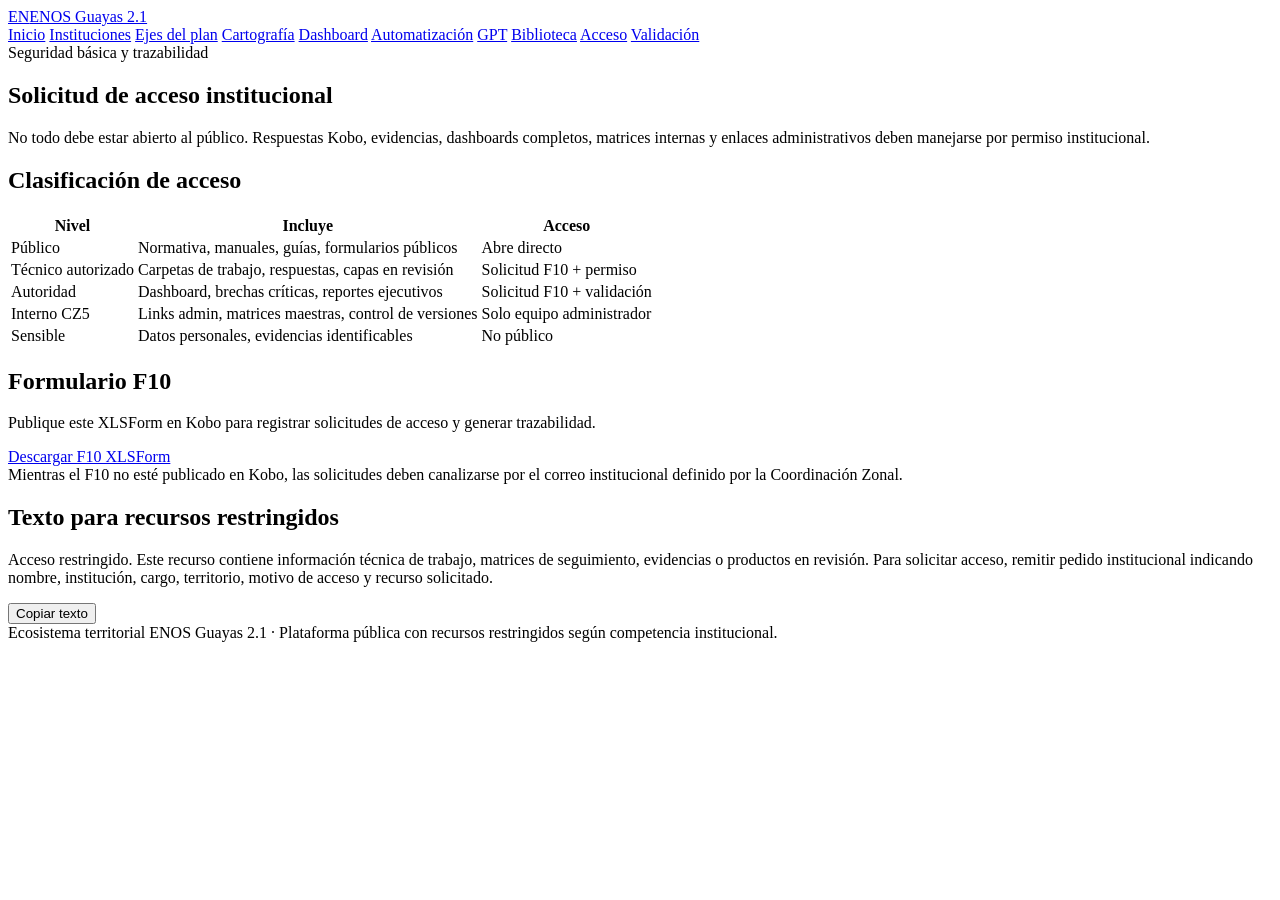
==== acceso.html @ f282f8c9 "Add files via upload" ====
<!doctype html>
<html lang="es">
<head>
<meta charset="utf-8">
<meta name="viewport" content="width=device-width, initial-scale=1">
<title>Acceso | ENOS Guayas 2.1</title>
<link rel="stylesheet" href="assets/site.css">
<script defer src="assets/site.js"></script>
</head>
<body>
<header class="topbar">
  <div class="container nav">
    <a class="logo" href="index.html"><span class="logo-badge">EN</span><span>ENOS Guayas 2.1</span></a>
    <nav class="menu"><a href="index.html">Inicio</a>
<a href="instituciones.html">Instituciones</a>
<a href="ejes.html">Ejes del plan</a>
<a href="cartografia.html">Cartografía</a>
<a href="dashboard.html">Dashboard</a>
<a href="automatizacion.html">Automatización</a>
<a href="gpt.html">GPT</a>
<a href="biblioteca.html">Biblioteca</a>
<a href="acceso.html">Acceso</a>
<a href="validacion.html">Validación</a></nav>
  </div>
</header>

<section class="hero"><div class="container"><span class="kicker">Seguridad básica y trazabilidad</span><h1>Solicitud de acceso institucional</h1><p class="lead">No todo debe estar abierto al público. Respuestas Kobo, evidencias, dashboards completos, matrices internas y enlaces administrativos deben manejarse por permiso institucional.</p></div></section>
<section class="section"><div class="container grid-2">
  <div class="card"><h2>Clasificación de acceso</h2>
  <div class="table-wrap"><table><thead><tr><th>Nivel</th><th>Incluye</th><th>Acceso</th></tr></thead><tbody>
  <tr><td>Público</td><td>Normativa, manuales, guías, formularios públicos</td><td>Abre directo</td></tr>
  <tr><td>Técnico autorizado</td><td>Carpetas de trabajo, respuestas, capas en revisión</td><td>Solicitud F10 + permiso</td></tr>
  <tr><td>Autoridad</td><td>Dashboard, brechas críticas, reportes ejecutivos</td><td>Solicitud F10 + validación</td></tr>
  <tr><td>Interno CZ5</td><td>Links admin, matrices maestras, control de versiones</td><td>Solo equipo administrador</td></tr>
  <tr><td>Sensible</td><td>Datos personales, evidencias identificables</td><td>No público</td></tr>
  </tbody></table></div></div>
  <div class="card"><h2>Formulario F10</h2><p class="muted">Publique este XLSForm en Kobo para registrar solicitudes de acceso y generar trazabilidad.</p>
  <a class="btn" href="docs/formularios/F10_XLSForm_solicitud_acceso_institucional_ENOS_Guayas_2_1.xlsx" target="_blank" rel="noopener">Descargar F10 XLSForm</a>
  <div class="notice lock">Mientras el F10 no esté publicado en Kobo, las solicitudes deben canalizarse por el correo institucional definido por la Coordinación Zonal.</div></div>
</div></section>
<section class="section"><div class="container"><h2>Texto para recursos restringidos</h2><p id="texto_restringido" class="code">Acceso restringido. Este recurso contiene información técnica de trabajo, matrices de seguimiento, evidencias o productos en revisión. Para solicitar acceso, remitir pedido institucional indicando nombre, institución, cargo, territorio, motivo de acceso y recurso solicitado.</p><button class="btn light" onclick="copyText('texto_restringido')">Copiar texto</button></div></section>

<footer class="footer"><div class="container">Ecosistema territorial ENOS Guayas 2.1 · Plataforma pública con recursos restringidos según competencia institucional.</div></footer>
<div class="toast"></div>
</body>
</html>
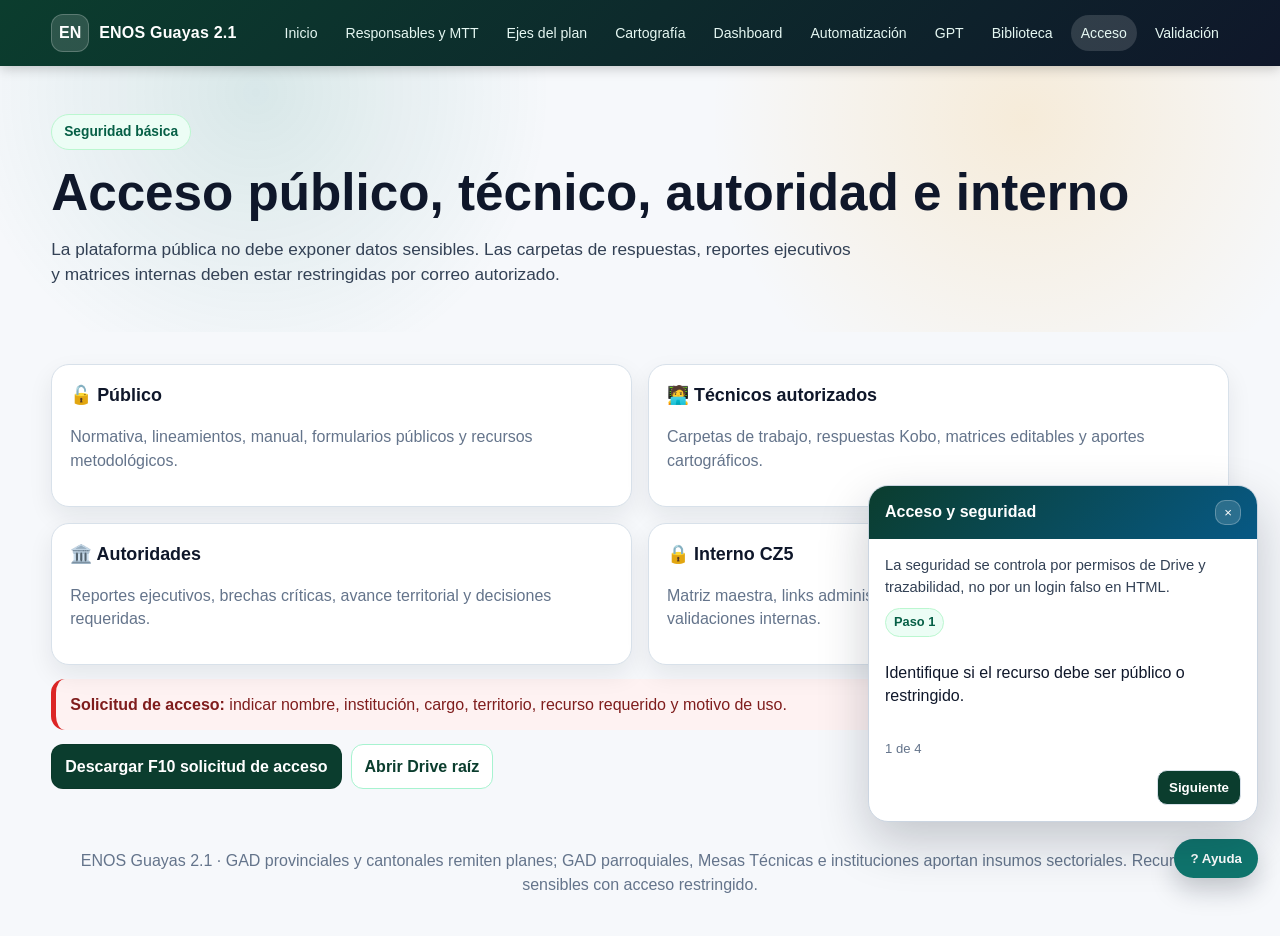
==== commit 41e6f163: "Add files via upload" ====
--- a/acceso.html
+++ b/acceso.html
@@ -7,40 +7,34 @@
 <link rel="stylesheet" href="assets/site.css">
 <script defer src="assets/site.js"></script>
 </head>
-<body>
+<body data-help-title="Acceso y seguridad" data-help-text="La seguridad se controla por permisos de Drive y trazabilidad, no por un login falso en HTML." data-help-steps="Identifique si el recurso debe ser público o restringido.||No publique respuestas Kobo, datos personales, fotos sensibles ni matrices internas en GitHub.||Use Drive con permisos por correo para carpetas técnicas y de autoridad.||Registre solicitudes de acceso con F10.">
 <header class="topbar">
   <div class="container nav">
     <a class="logo" href="index.html"><span class="logo-badge">EN</span><span>ENOS Guayas 2.1</span></a>
-    <nav class="menu"><a href="index.html">Inicio</a>
-<a href="instituciones.html">Instituciones</a>
-<a href="ejes.html">Ejes del plan</a>
-<a href="cartografia.html">Cartografía</a>
-<a href="dashboard.html">Dashboard</a>
-<a href="automatizacion.html">Automatización</a>
-<a href="gpt.html">GPT</a>
-<a href="biblioteca.html">Biblioteca</a>
-<a href="acceso.html">Acceso</a>
-<a href="validacion.html">Validación</a></nav>
+    <nav class="menu">
+      <a href="index.html">Inicio</a>
+      <a href="instituciones.html">Responsables y MTT</a>
+      <a href="ejes.html">Ejes del plan</a>
+      <a href="cartografia.html">Cartografía</a>
+      <a href="dashboard.html">Dashboard</a>
+      <a href="automatizacion.html">Automatización</a>
+      <a href="gpt.html">GPT</a>
+      <a href="biblioteca.html">Biblioteca</a>
+      <a href="acceso.html">Acceso</a>
+      <a href="validacion.html">Validación</a>
+    </nav>
   </div>
 </header>
 
-<section class="hero"><div class="container"><span class="kicker">Seguridad básica y trazabilidad</span><h1>Solicitud de acceso institucional</h1><p class="lead">No todo debe estar abierto al público. Respuestas Kobo, evidencias, dashboards completos, matrices internas y enlaces administrativos deben manejarse por permiso institucional.</p></div></section>
-<section class="section"><div class="container grid-2">
-  <div class="card"><h2>Clasificación de acceso</h2>
-  <div class="table-wrap"><table><thead><tr><th>Nivel</th><th>Incluye</th><th>Acceso</th></tr></thead><tbody>
-  <tr><td>Público</td><td>Normativa, manuales, guías, formularios públicos</td><td>Abre directo</td></tr>
-  <tr><td>Técnico autorizado</td><td>Carpetas de trabajo, respuestas, capas en revisión</td><td>Solicitud F10 + permiso</td></tr>
-  <tr><td>Autoridad</td><td>Dashboard, brechas críticas, reportes ejecutivos</td><td>Solicitud F10 + validación</td></tr>
-  <tr><td>Interno CZ5</td><td>Links admin, matrices maestras, control de versiones</td><td>Solo equipo administrador</td></tr>
-  <tr><td>Sensible</td><td>Datos personales, evidencias identificables</td><td>No público</td></tr>
-  </tbody></table></div></div>
-  <div class="card"><h2>Formulario F10</h2><p class="muted">Publique este XLSForm en Kobo para registrar solicitudes de acceso y generar trazabilidad.</p>
-  <a class="btn" href="docs/formularios/F10_XLSForm_solicitud_acceso_institucional_ENOS_Guayas_2_1.xlsx" target="_blank" rel="noopener">Descargar F10 XLSForm</a>
-  <div class="notice lock">Mientras el F10 no esté publicado en Kobo, las solicitudes deben canalizarse por el correo institucional definido por la Coordinación Zonal.</div></div>
-</div></section>
-<section class="section"><div class="container"><h2>Texto para recursos restringidos</h2><p id="texto_restringido" class="code">Acceso restringido. Este recurso contiene información técnica de trabajo, matrices de seguimiento, evidencias o productos en revisión. Para solicitar acceso, remitir pedido institucional indicando nombre, institución, cargo, territorio, motivo de acceso y recurso solicitado.</p><button class="btn light" onclick="copyText('texto_restringido')">Copiar texto</button></div></section>
+<section class="hero"><div class="container"><span class="kicker">Seguridad básica</span><h1>Acceso público, técnico, autoridad e interno</h1><p class="lead">La plataforma pública no debe exponer datos sensibles. Las carpetas de respuestas, reportes ejecutivos y matrices internas deben estar restringidas por correo autorizado.</p></div></section>
+<section class="section"><div class="container"><div class="grid-2">
+ <div class="card"><h3>🔓 Público</h3><p class="muted">Normativa, lineamientos, manual, formularios públicos y recursos metodológicos.</p></div>
+ <div class="card"><h3>🧑‍💻 Técnicos autorizados</h3><p class="muted">Carpetas de trabajo, respuestas Kobo, matrices editables y aportes cartográficos.</p></div>
+ <div class="card"><h3>🏛️ Autoridades</h3><p class="muted">Reportes ejecutivos, brechas críticas, avance territorial y decisiones requeridas.</p></div>
+ <div class="card"><h3>🔒 Interno CZ5</h3><p class="muted">Matriz maestra, links administrativos, control de versiones, trazabilidad y validaciones internas.</p></div>
+</div><div class="notice lock"><strong>Solicitud de acceso:</strong> indicar nombre, institución, cargo, territorio, recurso requerido y motivo de uso.</div><div class="btns"><a class="btn" href="docs/formularios/F10_XLSForm_solicitud_acceso_institucional_ENOS_Guayas_2_1.xlsx">Descargar F10 solicitud de acceso</a><a class="btn light" href="https://drive.google.com/drive/folders/1PufT2DXEN7XaR2LLjz382mevOI8rMcJK?usp=sharing" target="_blank">Abrir Drive raíz</a></div></div></section>
 
-<footer class="footer"><div class="container">Ecosistema territorial ENOS Guayas 2.1 · Plataforma pública con recursos restringidos según competencia institucional.</div></footer>
+<footer class="footer"><div class="container">ENOS Guayas 2.1 · GAD provinciales y cantonales remiten planes; GAD parroquiales, Mesas Técnicas e instituciones aportan insumos sectoriales. Recursos sensibles con acceso restringido.</div></footer>
 <div class="toast"></div>
 </body>
 </html>
--- a/assets/site.css
+++ b/assets/site.css
@@ -0,0 +1,4 @@
+
+:root{--bg:#f6f8fb;--ink:#0f172a;--muted:#64748b;--brand:#0b3d2e;--brand2:#0f766e;--accent:#f59e0b;--blue:#075985;--line:#d8e1ea;--card:#ffffff;--danger:#dc2626;--warn:#d97706;--ok:#16a34a;--shadow:0 10px 24px rgba(15,23,42,.08)}
+*{box-sizing:border-box}html{scroll-behavior:smooth}body{margin:0;background:var(--bg);color:var(--ink);font-family:Inter,Segoe UI,Roboto,Arial,sans-serif;line-height:1.45}a{color:inherit;text-decoration:none}.container{width:min(1180px,92vw);margin:auto}.topbar{background:linear-gradient(135deg,var(--brand),#0f172a);color:white;padding:14px 0;position:sticky;top:0;z-index:100;box-shadow:0 2px 12px rgba(0,0,0,.22)}.nav{display:flex;align-items:center;gap:18px;justify-content:space-between}.logo{display:flex;align-items:center;gap:10px;font-weight:800;letter-spacing:.2px}.logo-badge{width:38px;height:38px;border-radius:12px;background:rgba(255,255,255,.14);display:grid;place-items:center;border:1px solid rgba(255,255,255,.22)}.menu{display:flex;gap:8px;flex-wrap:wrap;justify-content:flex-end}.menu a{font-size:.88rem;padding:8px 10px;border-radius:999px;color:#e5f7f2}.menu a:hover,.menu a.active{background:rgba(255,255,255,.14)}.hero{padding:48px 0 28px;background:radial-gradient(circle at 20% 10%,rgba(15,118,110,.13),transparent 28%),radial-gradient(circle at 80% 20%,rgba(245,158,11,.14),transparent 30%)}.hero-grid{display:grid;grid-template-columns:1.15fr .85fr;gap:26px;align-items:center}.kicker{display:inline-flex;gap:8px;align-items:center;padding:7px 12px;border-radius:999px;background:#ecfdf5;color:#065f46;font-weight:700;font-size:.86rem;border:1px solid #bbf7d0}h1{font-size:clamp(2rem,4vw,3.55rem);line-height:1.05;margin:16px 0}h2{font-size:clamp(1.45rem,2.6vw,2.1rem);margin:0 0 12px}h3{font-size:1.12rem;margin:0 0 10px}p.lead{font-size:1.08rem;color:#334155;max-width:800px}.section{padding:32px 0}.grid{display:grid;grid-template-columns:repeat(3,1fr);gap:16px}.grid-2{display:grid;grid-template-columns:repeat(2,1fr);gap:16px}.grid-4{display:grid;grid-template-columns:repeat(4,1fr);gap:14px}.card{background:var(--card);border:1px solid var(--line);border-radius:18px;padding:18px;box-shadow:var(--shadow)}.card h3{display:flex;gap:8px;align-items:center}.icon{font-size:1.7rem}.muted{color:var(--muted)}.badge{display:inline-block;padding:4px 9px;border-radius:999px;font-size:.78rem;font-weight:700;background:#e0f2fe;color:#075985;border:1px solid #bae6fd}.badge.warn{background:#fff7ed;color:#9a3412;border-color:#fed7aa}.badge.ok{background:#ecfdf5;color:#166534;border-color:#bbf7d0}.badge.lock{background:#fef2f2;color:#991b1b;border-color:#fecaca}.btns{display:flex;flex-wrap:wrap;gap:9px;margin-top:14px}.btn{display:inline-flex;align-items:center;justify-content:center;gap:8px;padding:10px 13px;border-radius:12px;background:var(--brand);color:#fff;font-weight:700;border:1px solid rgba(0,0,0,.08);cursor:pointer;transition:.15s}.btn:hover{transform:translateY(-1px);box-shadow:0 8px 16px rgba(15,23,42,.13)}.btn.secondary{background:#0f766e}.btn.light{background:#fff;color:var(--brand);border-color:#a7f3d0}.btn.warn{background:var(--accent);color:#111827}.btn.blue{background:#075985}.btn.lock{background:#7f1d1d}.btn.ghost{background:transparent;color:var(--brand);border:1px solid var(--line)}.flow{display:grid;grid-template-columns:repeat(5,1fr);gap:12px;margin-top:20px}.step{background:white;border:1px solid var(--line);border-radius:16px;padding:16px;position:relative;min-height:142px}.step:after{content:"→";position:absolute;right:-14px;top:42%;font-weight:900;color:#94a3b8}.step:last-child:after{display:none}.step-num{width:34px;height:34px;border-radius:50%;display:grid;place-items:center;background:var(--brand2);color:white;font-weight:900;margin-bottom:10px}.tool-list{display:flex;flex-wrap:wrap;gap:6px;margin:10px 0}.tool{font-size:.78rem;background:#eef6ff;color:#0c4a6e;border:1px solid #dbeafe;border-radius:999px;padding:4px 8px}.table-wrap{overflow:auto;border-radius:14px;border:1px solid var(--line);background:#fff}table{border-collapse:collapse;width:100%;min-width:860px}th,td{padding:11px;border-bottom:1px solid var(--line);vertical-align:top;text-align:left;font-size:.92rem}th{background:#0b3d2e;color:#fff;position:sticky;top:0}tr:hover td{background:#f8fafc}.panel{background:linear-gradient(135deg,#ffffff,#f0fdfa);border:1px solid #ccfbf1;border-radius:20px;padding:18px;box-shadow:var(--shadow)}.kpi{display:grid;grid-template-columns:repeat(4,1fr);gap:14px}.kpi .num{font-size:2rem;font-weight:900;color:var(--brand)}.sem-green,.sem-yellow,.sem-red,.sem-gray{display:inline-block;width:12px;height:12px;border-radius:50%;margin-right:6px}.sem-green{background:#16a34a}.sem-yellow{background:#f59e0b}.sem-red{background:#dc2626}.sem-gray{background:#94a3b8}.searchbar{display:flex;gap:10px;margin:14px 0}.searchbar input,.searchbar select{padding:11px 12px;border:1px solid var(--line);border-radius:12px;background:#fff;min-width:220px}.notice{border-left:5px solid var(--accent);background:#fff7ed;border-radius:14px;padding:14px;color:#7c2d12;margin:14px 0}.notice.ok{border-left-color:var(--ok);background:#f0fdf4;color:#14532d}.notice.lock{border-left-color:var(--danger);background:#fef2f2;color:#7f1d1d}.footer{padding:28px 0 40px;color:#64748b;text-align:center}.code{font-family:ui-monospace,SFMono-Regular,Menlo,Monaco,Consolas,monospace;background:#0f172a;color:#e2e8f0;border-radius:12px;padding:13px;overflow:auto}.copy{position:relative}.toast{position:fixed;bottom:24px;right:24px;background:#0f172a;color:white;padding:12px 16px;border-radius:14px;box-shadow:var(--shadow);opacity:0;transform:translateY(16px);transition:.2s;z-index:500}.toast.show{opacity:1;transform:translateY(0)}.clean li{margin:6px 0}.thumb{width:100%;height:160px;object-fit:cover;border-radius:14px;border:1px solid var(--line);background:#fff}.coach-toggle{position:fixed;right:22px;bottom:22px;z-index:450;border:0;border-radius:999px;background:#0f766e;color:#fff;font-weight:800;padding:12px 16px;box-shadow:0 12px 26px rgba(15,23,42,.22);cursor:pointer}.coach-panel{position:fixed;right:22px;bottom:78px;width:min(390px,92vw);background:#ffffff;border:1px solid #cbd5e1;border-radius:20px;box-shadow:0 20px 50px rgba(15,23,42,.22);z-index:460;overflow:hidden;display:none}.coach-panel.show{display:block}.coach-head{background:linear-gradient(135deg,#0b3d2e,#075985);color:#fff;padding:14px 16px;display:flex;justify-content:space-between;gap:10px}.coach-head strong{font-size:1rem}.coach-close{background:rgba(255,255,255,.15);border:1px solid rgba(255,255,255,.25);color:#fff;border-radius:10px;padding:4px 8px;cursor:pointer}.coach-body{padding:16px}.coach-step{display:none}.coach-step.active{display:block}.coach-step-num{display:inline-grid;place-items:center;background:#ecfdf5;color:#065f46;border:1px solid #bbf7d0;border-radius:999px;font-weight:800;font-size:.8rem;padding:4px 8px;margin-bottom:8px}.coach-actions{display:flex;justify-content:space-between;gap:8px;padding:0 16px 16px}.coach-actions button{border:1px solid var(--line);background:#fff;border-radius:10px;padding:9px 11px;cursor:pointer;font-weight:700}.coach-actions .primary{background:var(--brand);color:white}.coach-progress{font-size:.82rem;color:#64748b;padding:0 16px 12px}.coach-hint{font-size:.92rem;color:#334155;margin-bottom:10px}.mini-help{display:inline-flex;align-items:center;justify-content:center;width:20px;height:20px;border-radius:50%;background:#e0f2fe;color:#075985;font-weight:800;margin-left:6px;cursor:help}
+@media (max-width:900px){.hero-grid,.grid,.grid-2,.grid-4,.flow,.kpi{grid-template-columns:1fr}.step:after{display:none}.menu{display:none}.coach-panel{right:12px;bottom:72px}.coach-toggle{right:12px;bottom:14px}.thumb{height:120px}}
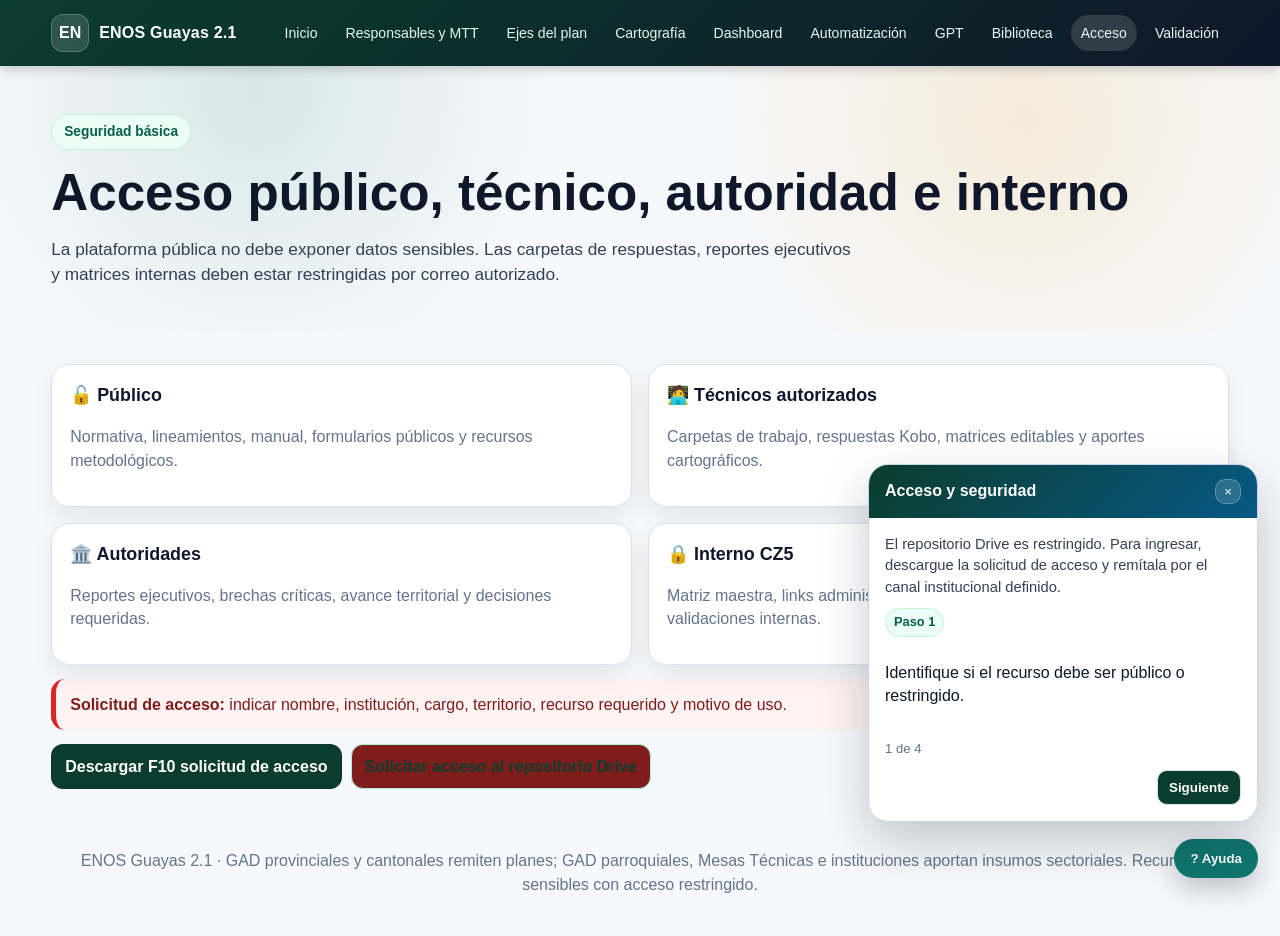
==== commit fc84317a: "Add files via upload" ====
--- a/acceso.html
+++ b/acceso.html
@@ -7,7 +7,7 @@
 <link rel="stylesheet" href="assets/site.css">
 <script defer src="assets/site.js"></script>
 </head>
-<body data-help-title="Acceso y seguridad" data-help-text="La seguridad se controla por permisos de Drive y trazabilidad, no por un login falso en HTML." data-help-steps="Identifique si el recurso debe ser público o restringido.||No publique respuestas Kobo, datos personales, fotos sensibles ni matrices internas en GitHub.||Use Drive con permisos por correo para carpetas técnicas y de autoridad.||Registre solicitudes de acceso con F10.">
+<body data-help-title="Acceso y seguridad" data-help-text="El repositorio Drive es restringido. Para ingresar, descargue la solicitud de acceso y remítala por el canal institucional definido." data-help-steps="Identifique si el recurso debe ser público o restringido.||No publique respuestas Kobo, datos personales, fotos sensibles ni matrices internas en GitHub.||Use Drive con permisos por correo para carpetas técnicas y de autoridad.||Registre solicitudes de acceso con F10.">
 <header class="topbar">
   <div class="container nav">
     <a class="logo" href="index.html"><span class="logo-badge">EN</span><span>ENOS Guayas 2.1</span></a>
@@ -32,7 +32,7 @@
  <div class="card"><h3>🧑‍💻 Técnicos autorizados</h3><p class="muted">Carpetas de trabajo, respuestas Kobo, matrices editables y aportes cartográficos.</p></div>
  <div class="card"><h3>🏛️ Autoridades</h3><p class="muted">Reportes ejecutivos, brechas críticas, avance territorial y decisiones requeridas.</p></div>
  <div class="card"><h3>🔒 Interno CZ5</h3><p class="muted">Matriz maestra, links administrativos, control de versiones, trazabilidad y validaciones internas.</p></div>
-</div><div class="notice lock"><strong>Solicitud de acceso:</strong> indicar nombre, institución, cargo, territorio, recurso requerido y motivo de uso.</div><div class="btns"><a class="btn" href="docs/formularios/F10_XLSForm_solicitud_acceso_institucional_ENOS_Guayas_2_1.xlsx">Descargar F10 solicitud de acceso</a><a class="btn light" href="https://drive.google.com/drive/folders/1PufT2DXEN7XaR2LLjz382mevOI8rMcJK?usp=sharing" target="_blank">Abrir Drive raíz</a></div></div></section>
+</div><div class="notice lock"><strong>Solicitud de acceso:</strong> indicar nombre, institución, cargo, territorio, recurso requerido y motivo de uso.</div><div class="btns"><a class="btn" href="docs/formularios/F10_XLSForm_solicitud_acceso_institucional_ENOS_Guayas_2_1.xlsx">Descargar F10 solicitud de acceso</a><a class="btn light lock" href="docs/formularios/F10_XLSForm_solicitud_acceso_institucional_ENOS_Guayas_2_1.xlsx">Solicitar acceso al repositorio Drive</a></div></div></section>
 
 <footer class="footer"><div class="container">ENOS Guayas 2.1 · GAD provinciales y cantonales remiten planes; GAD parroquiales, Mesas Técnicas e instituciones aportan insumos sectoriales. Recursos sensibles con acceso restringido.</div></footer>
 <div class="toast"></div>
